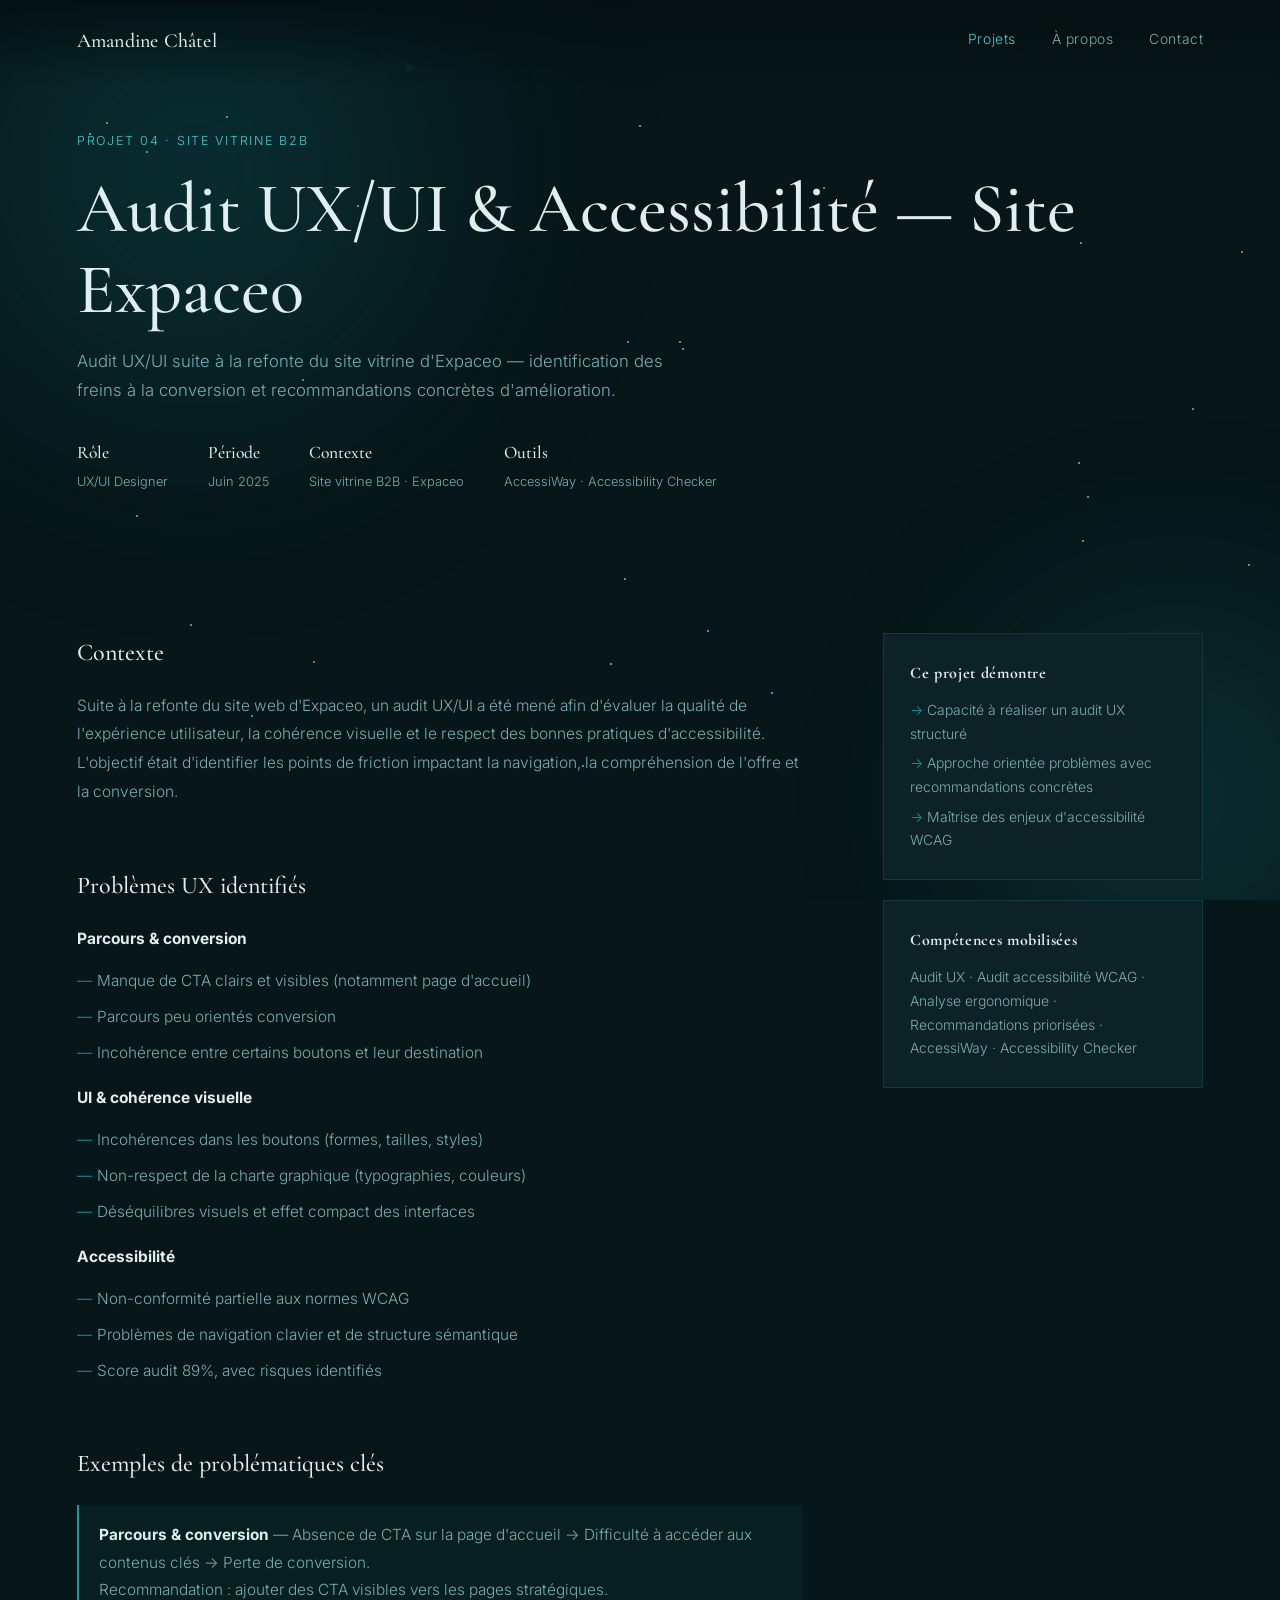
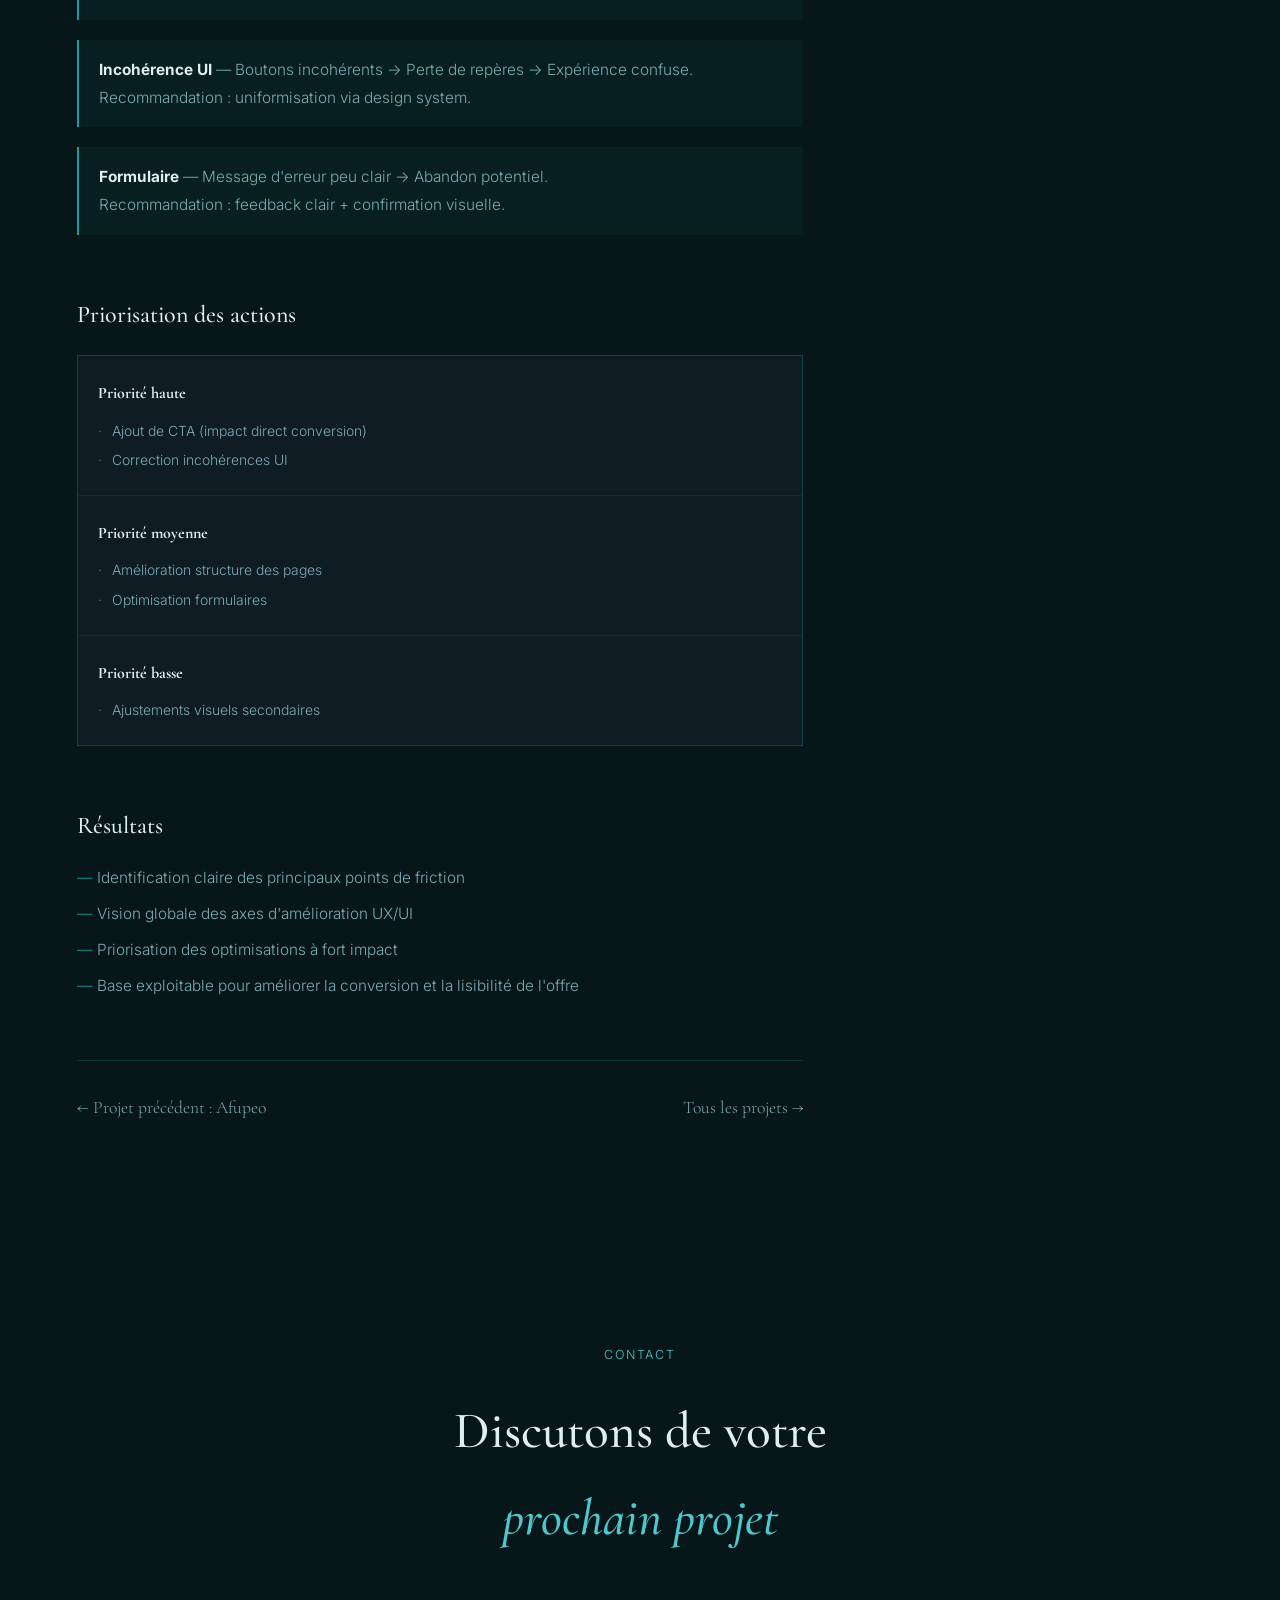
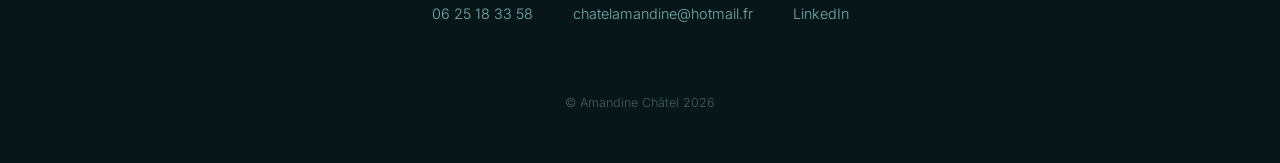
==== audit-ux.html @ bb2c3e17 "Extraction fichiers" ====
<!DOCTYPE html>
<html lang="fr">
<head>
<meta charset="UTF-8"><meta name="viewport" content="width=device-width, initial-scale=1.0">
<title>Audit UX — Site Expaceo · Amandine Châtel</title>
<link rel="preconnect" href="https://fonts.googleapis.com"><link rel="preconnect" href="https://fonts.gstatic.com" crossorigin>
<link href="https://fonts.googleapis.com/css2?family=Cormorant+Garamond:wght@400;500;600&family=Inter:wght@300;400;500;600&display=swap" rel="stylesheet">
<link rel="stylesheet" href="style.css">
<style>
.proj-hero{min-height:52vh;display:flex;flex-direction:column;justify-content:flex-end;padding:130px 6vw 60px;max-width:1360px;margin:0 auto;position:relative;z-index:2;}
.proj-hero h1{font-family:var(--display);font-weight:500;font-size:clamp(2.4rem,5.5vw,4.8rem);line-height:1.15;opacity:0;filter:blur(10px);transform:translateY(12px);animation:fadein 1.3s .2s cubic-bezier(.2,.6,.2,1) forwards;}
.proj-hero-sub{margin-top:16px;color:var(--paper-dim);font-size:1.05rem;max-width:60ch;opacity:0;filter:blur(6px);animation:fadein 1.2s .5s cubic-bezier(.2,.6,.2,1) forwards;}
.proj-hero-meta{display:flex;gap:40px;flex-wrap:wrap;margin-top:34px;opacity:0;animation:fadein 1s .7s forwards;}
.proj-hero-meta div{font-size:0.8rem;color:var(--paper-dim);}
.proj-hero-meta strong{display:block;color:var(--paper);font-weight:500;margin-bottom:3px;font-family:var(--display);font-size:1.1rem;}
@keyframes fadein{to{opacity:1;filter:blur(0);transform:translateY(0);}}
.proj-content{padding:80px 6vw;max-width:1360px;margin:0 auto;position:relative;z-index:2;}
.proj-body{display:grid;grid-template-columns:1fr 320px;gap:80px;align-items:start;}
.proj-block{margin-bottom:60px;}
.proj-block h3{font-family:var(--display);font-weight:500;font-size:1.5rem;color:var(--paper);margin-bottom:18px;}
.proj-block p{color:var(--paper-dim);line-height:1.85;font-size:0.97rem;margin-bottom:14px;}
.proj-block ul{list-style:none;display:flex;flex-direction:column;gap:10px;}
.proj-block ul li{color:var(--paper-dim);font-size:0.96rem;line-height:1.7;padding-left:20px;position:relative;}
.proj-block ul li::before{content:'—';position:absolute;left:0;color:var(--gold);}
.insight{border-left:2px solid var(--gold);padding:16px 20px;background:rgba(26,154,159,0.07);margin:20px 0;font-size:0.96rem;color:var(--paper-dim);line-height:1.8;}
.prio-grid{display:grid;grid-template-columns:repeat(3,1fr);gap:1px;background:var(--line);border:1px solid var(--line);margin-top:20px;}
.prio-col{background:rgba(19,21,31,0.72);padding:24px 20px;}
.prio-col h4{font-family:var(--display);font-size:1rem;color:var(--paper);margin-bottom:12px;}
.prio-col ul{list-style:none;display:flex;flex-direction:column;gap:7px;}
.prio-col ul li{color:var(--paper-dim);font-size:0.87rem;line-height:1.6;padding-left:14px;position:relative;}
.prio-col ul li::before{content:'·';position:absolute;left:0;color:var(--gold);}
.sidebar-card{background:var(--panel);border:1px solid var(--line);padding:26px;margin-bottom:20px;backdrop-filter:blur(4px);}
.sidebar-card h4{font-family:var(--display);color:var(--paper);font-size:1rem;margin-bottom:12px;letter-spacing:0.04em;}
.sidebar-card p,.sidebar-card li{color:var(--paper-dim);font-size:0.87rem;line-height:1.7;}
.sidebar-card ul{list-style:none;display:flex;flex-direction:column;gap:6px;}
.sidebar-card ul li::before{content:'→ ';color:var(--gold);}
.proj-sidebar{position:sticky;top:110px;}
.proj-nav-bottom{border-top:1px solid var(--line);display:flex;justify-content:space-between;align-items:center;padding:32px 0;margin-top:60px;}
.proj-nav-bottom a{font-family:var(--display);font-size:1.1rem;color:var(--paper-dim);transition:color .3s;}
.proj-nav-bottom a:hover{color:var(--gold-soft);}
@media(max-width:960px){.proj-body{grid-template-columns:1fr !important;}.proj-sidebar{position:static !important;width:100% !important;}}
@media(max-width:760px){.proj-hero{padding:100px 5vw 40px;}.proj-content{padding:40px 5vw;}.proj-block div[style*="grid-template-columns"]{grid-template-columns:1fr !important;}.proj-block div[style*="display:flex"]{flex-direction:column !important;}.proj-block .fig[style*="max-width"]{max-width:100% !important;width:100% !important;flex:none !important;}} .proj-sidebar{position:static;}.prio-grid{grid-template-columns:1fr;}}
</style>
</head>
<body>
<div class="dream-sky"><div class="orb orb1"></div><div class="orb orb2"></div></div>
<div class="stars" id="starField"></div>
<nav>
  <a href="index.html" class="nav-name">Amandine Châtel</a>
  <div class="nav-links"><a href="projets.html" class="active">Projets</a><a href="a-propos.html">À propos</a><a href="contact.html">Contact</a></div>
</nav>
<main>
  <div class="proj-hero">
    <p class="sec-eyebrow">Projet 04 · Site vitrine B2B</p>
    <h1>Audit UX/UI &amp; Accessibilité — Site Expaceo</h1>
    <p class="proj-hero-sub">Audit UX/UI suite à la refonte du site vitrine d'Expaceo — identification des freins à la conversion et recommandations concrètes d'amélioration.</p>
    <div class="proj-hero-meta">
      <div><strong>Rôle</strong>UX/UI Designer</div>
      <div><strong>Période</strong>Juin 2025</div>
      <div><strong>Contexte</strong>Site vitrine B2B · Expaceo</div>
      <div><strong>Outils</strong>AccessiWay · Accessibility Checker</div>
    </div>
  </div>

  <div class="proj-content">
    <div class="proj-body">
      <div class="proj-main">

        <div class="proj-block veil">
          <h3>Contexte</h3>
          <p>Suite à la refonte du site web d'Expaceo, un audit UX/UI a été mené afin d'évaluer la qualité de l'expérience utilisateur, la cohérence visuelle et le respect des bonnes pratiques d'accessibilité. L'objectif était d'identifier les points de friction impactant la navigation, la compréhension de l'offre et la conversion.</p>
        </div>

        <div class="proj-block veil">
          <h3>Problèmes UX identifiés</h3>
          <p><strong style="color:var(--paper);">Parcours &amp; conversion</strong></p>
          <ul>
            <li>Manque de CTA clairs et visibles (notamment page d'accueil)</li>
            <li>Parcours peu orientés conversion</li>
            <li>Incohérence entre certains boutons et leur destination</li>
          </ul>
          <p style="margin-top:18px;"><strong style="color:var(--paper);">UI &amp; cohérence visuelle</strong></p>
          <ul>
            <li>Incohérences dans les boutons (formes, tailles, styles)</li>
            <li>Non-respect de la charte graphique (typographies, couleurs)</li>
            <li>Déséquilibres visuels et effet compact des interfaces</li>
          </ul>
          <p style="margin-top:18px;"><strong style="color:var(--paper);">Accessibilité</strong></p>
          <ul>
            <li>Non-conformité partielle aux normes WCAG</li>
            <li>Problèmes de navigation clavier et de structure sémantique</li>
            <li>Score audit 89%, avec risques identifiés</li>
          </ul>
        </div>

        <div class="proj-block veil">
          <h3>Exemples de problématiques clés</h3>
          <div class="insight"><strong style="color:var(--paper);">Parcours &amp; conversion</strong> — Absence de CTA sur la page d'accueil → Difficulté à accéder aux contenus clés → Perte de conversion.<br>Recommandation : ajouter des CTA visibles vers les pages stratégiques.</div>
          <div class="insight"><strong style="color:var(--paper);">Incohérence UI</strong> — Boutons incohérents → Perte de repères → Expérience confuse.<br>Recommandation : uniformisation via design system.</div>
          <div class="insight"><strong style="color:var(--paper);">Formulaire</strong> — Message d'erreur peu clair → Abandon potentiel.<br>Recommandation : feedback clair + confirmation visuelle.</div>
        </div>

        <div class="proj-block veil">
          <h3>Priorisation des actions</h3>
          <div class="prio-grid">
            <div class="prio-col">
              <h4>Priorité haute</h4>
              <ul><li>Ajout de CTA (impact direct conversion)</li><li>Correction incohérences UI</li></ul>
            </div>
            <div class="prio-col">
              <h4>Priorité moyenne</h4>
              <ul><li>Amélioration structure des pages</li><li>Optimisation formulaires</li></ul>
            </div>
            <div class="prio-col">
              <h4>Priorité basse</h4>
              <ul><li>Ajustements visuels secondaires</li></ul>
            </div>
          </div>
        </div>

        <div class="proj-block veil">
          <h3>Résultats</h3>
          <ul>
            <li>Identification claire des principaux points de friction</li>
            <li>Vision globale des axes d'amélioration UX/UI</li>
            <li>Priorisation des optimisations à fort impact</li>
            <li>Base exploitable pour améliorer la conversion et la lisibilité de l'offre</li>
          </ul>
        </div>

        <div class="proj-nav-bottom">
          <a href="afupeo.html">← Projet précédent : Afupeo</a>
          <a href="projets.html">Tous les projets →</a>
        </div>
      </div>

      <div class="proj-sidebar">
        <div class="sidebar-card veil">
          <h4>Ce projet démontre</h4>
          <ul>
            <li>Capacité à réaliser un audit UX structuré</li>
            <li>Approche orientée problèmes avec recommandations concrètes</li>
            <li>Maîtrise des enjeux d'accessibilité WCAG</li>
          </ul>
        </div>
        <div class="sidebar-card veil">
          <h4>Compétences mobilisées</h4>
          <p>Audit UX · Audit accessibilité WCAG · Analyse ergonomique · Recommandations priorisées · AccessiWay · Accessibility Checker</p>
        </div>
      </div>
    </div>
  </div>
</main>

<footer>
  <p class="foot-eyebrow veil">Contact</p>
  <h2 class="veil" style="font-family:var(--display);font-weight:500;font-size:clamp(2rem,4.5vw,3.2rem);max-width:22ch;margin:0 auto 40px;">Discutons de votre <span style="color:var(--gold-soft);font-style:italic;">prochain projet</span></h2>
  <div class="contact-links veil">
    <a href="tel:0625183358">06 25 18 33 58</a>
    <a href="mailto:chatelamandine@hotmail.fr">chatelamandine@hotmail.fr</a>
    <a href="https://www.linkedin.com/in/amandine-c-4525b3119/" target="_blank" rel="noopener">LinkedIn</a>
  </div>
  <p class="foot-copy">© Amandine Châtel 2026</p>
</footer>
<script>
const field=document.getElementById('starField');if(field){const c=window.innerWidth<700?18:34;for(let i=0;i<c;i++){const s=document.createElement('div');s.className='star';s.style.left=Math.random()*100+'%';s.style.top=Math.random()*100+'%';s.style.animationDuration=(3+Math.random()*5)+'s';s.style.animationDelay=(Math.random()*4)+'s';field.appendChild(s);}}
const rm=window.matchMedia('(prefers-reduced-motion:reduce)').matches;const v=document.querySelectorAll('.veil');if(!rm){const o=new IntersectionObserver(es=>{es.forEach(e=>{if(e.isIntersecting){e.target.classList.add('in');o.unobserve(e.target);}});},{threshold:0.1});v.forEach(el=>o.observe(el));}else{v.forEach(el=>el.classList.add('in'));}
</script>
</body>
</html>
---- style.css ----
/* === PALETTE BLEU CANARD / NUIT & LAGON === */
:root {
  --night: #071618;
  --night-deep: #040E10;
  --panel: #0D2226;
  --panel-mid: rgba(13,34,38,0.88);
  --gold: #1A9A9F;
  --gold-soft: #4DC8CE;
  --gold-pale: rgba(26,154,159,0.12);
  --blue-mist: #0E4F55;
  --paper: #E0EEF0;
  --paper-dim: #7AADB3;
  --line: rgba(26,154,159,0.20);
  --line-strong: rgba(26,154,159,0.38);
  --display: 'Cormorant Garamond', serif;
  --body: 'Inter', sans-serif;
}
* { margin: 0; padding: 0; box-sizing: border-box; }
html { scroll-behavior: smooth; }
body {
  background: var(--night);
  color: var(--paper);
  font-family: var(--body);
  font-weight: 300;
  font-size: 17px;
  line-height: 1.7;
  overflow-x: hidden;
}
a { color: inherit; text-decoration: none; }
img { max-width: 100%; display: block; border-radius: 12px; }
.dream-sky { position: fixed; inset: 0; z-index: 0; pointer-events: none; overflow: hidden; }
.orb { position: absolute; border-radius: 50%; filter: blur(90px); animation: drift ease-in-out infinite; }
.orb1 {
  width: 55vw; height: 55vw; top: -20%; left: -12%;
  background: radial-gradient(circle, #0E4F55, transparent 70%);
  opacity: 0.55; animation-duration: 36s;
}
.orb2 {
  width: 44vw; height: 44vw; bottom: -20%; right: -14%;
  background: radial-gradient(circle, #1A9A9F, transparent 72%);
  opacity: 0.25; animation-duration: 28s; animation-delay: -9s;
}
@keyframes drift { 0% { transform: translate(0,0) scale(1); } 50% { transform: translate(3vw,4vh) scale(1.07); } 100% { transform: translate(0,0) scale(1); } }
.star { position: absolute; width: 2px; height: 2px; border-radius: 50%; background: var(--gold-soft); animation: twinkle ease-in-out infinite; }
@keyframes twinkle { 0%,100% { opacity: 0.08; } 50% { opacity: 0.65; } }
.veil { opacity: 0; filter: blur(6px); transform: translateY(16px); transition: opacity .75s,filter .75s,transform .75s; }
.veil.in { opacity: 1; filter: blur(0); transform: translateY(0); }
nav { position: fixed; top: 0; left: 0; right: 0; z-index: 100; display: flex; justify-content: space-between; align-items: center; padding: 24px 6vw; background: linear-gradient(to bottom, rgba(4,14,16,0.82), transparent); backdrop-filter: blur(2px); }
.nav-name { font-family: var(--display); font-size: 1.25rem; font-weight: 500; letter-spacing: 0.01em; }
.nav-links { display: flex; gap: 36px; font-size: 0.87rem; letter-spacing: 0.04em; color: var(--paper-dim); }
.nav-links a { position: relative; padding-bottom: 3px; transition: color .3s; }
.nav-links a::after { content: ''; position: absolute; left: 0; bottom: 0; width: 0; height: 1px; background: var(--gold); transition: width .35s; }
.nav-links a:hover { color: var(--gold-soft); }
.nav-links a:hover::after { width: 100%; }
.nav-links a.active { color: var(--gold-soft); }
.wrap { max-width: 1360px; margin: 0 auto; padding: 0 6vw; position: relative; z-index: 2; }
section { padding: 110px 0; }
.sec-eyebrow { font-size: 0.78rem; letter-spacing: 0.14em; color: var(--gold-soft); text-transform: uppercase; margin-bottom: 18px; }
.sec-head { margin-bottom: 64px; max-width: 58ch; }
.sec-head h2 { font-family: var(--display); font-weight: 500; font-size: clamp(1.9rem,3.4vw,2.9rem); }
.sec-head h2 .accent { color: var(--gold-soft); font-style: italic; }
.btn-gold { display: inline-flex; align-items: center; gap: 8px; border: 1px solid var(--line-strong); color: var(--gold-soft); padding: 12px 26px; border-radius: 2px; font-size: 0.88rem; letter-spacing: 0.06em; text-transform: uppercase; transition: background .3s,color .3s; }
.btn-gold:hover { background: var(--gold-pale); color: var(--gold); }
.hero { min-height: 93vh; display: flex; flex-direction: column; justify-content: center; padding: 140px 6vw 60px; max-width: 1360px; margin: 0 auto; position: relative; z-index: 2; }
.hero-tag { display: inline-flex; align-items: center; gap: 10px; font-size: 0.83rem; letter-spacing: 0.10em; color: var(--gold-soft); border: 1px solid var(--line-strong); padding: 9px 20px; border-radius: 2px; text-transform: uppercase; width: fit-content; margin-bottom: 34px; opacity: 0; filter: blur(6px); animation: fadein 1.2s 0.1s cubic-bezier(.2,.6,.2,1) forwards; }
.hero-tag::before { content: ''; width: 6px; height: 6px; background: var(--gold); border-radius: 50%; }
.hero h1 { font-family: var(--display); font-weight: 500; font-size: clamp(2.9rem,6.6vw,5.8rem); line-height: 1.11; max-width: 17ch; letter-spacing: 0.002em; opacity: 0; filter: blur(10px); transform: translateY(12px); animation: fadein 1.4s 0.3s cubic-bezier(.2,.6,.2,1) forwards; }
.hero h1 .accent { color: var(--gold-soft); font-style: italic; }
.hero-rule { width: 64px; height: 1px; background: var(--gold); margin: 34px 0; opacity: 0; animation: fadein 1.2s 0.55s forwards; }
.hero p { font-size: 1.12rem; line-height: 1.82; color: var(--paper-dim); max-width: 50ch; opacity: 0; filter: blur(6px); animation: fadein 1.2s 0.7s cubic-bezier(.2,.6,.2,1) forwards; }
.hero-meta { margin-top: 52px; display: flex; gap: 52px; opacity: 0; filter: blur(6px); animation: fadein 1.2s 0.95s cubic-bezier(.2,.6,.2,1) forwards; }
.hero-meta div { font-size: 0.8rem; color: var(--paper-dim); }
.hero-meta strong { display: block; font-family: var(--display); font-size: 1.8rem; color: var(--paper); font-weight: 500; margin-bottom: 3px; }
.hero-cta { margin-top: 40px; display: flex; gap: 18px; flex-wrap: wrap; opacity: 0; filter: blur(6px); animation: fadein 1.2s 1.1s cubic-bezier(.2,.6,.2,1) forwards; }
@keyframes fadein { to { opacity: 1; filter: blur(0); transform: translateY(0); } }
.triad { display: grid; grid-template-columns: repeat(3,1fr); gap: 1px; background: var(--line); border: 1px solid var(--line); }
.triad-card { background: rgba(7,22,24,0.72); padding: 42px 34px; transition: background .4s; backdrop-filter: blur(4px); }
.triad-card:hover { background: var(--panel-mid); }
.triad-num { font-family: var(--display); font-size: 0.9rem; color: var(--gold); margin-bottom: 22px; letter-spacing: 0.05em; }
.triad-card h3 { font-family: var(--display); font-weight: 500; font-size: 1.45rem; margin-bottom: 12px; }
.triad-card p { color: var(--paper-dim); line-height: 1.8; font-size: 0.96rem; }
.proj-list { display: flex; flex-direction: column; }
.proj-row { display: grid; grid-template-columns: 72px 1fr 150px 32px; gap: 28px; align-items: center; padding: 34px 0; border-bottom: 1px solid var(--line); transition: padding-left .4s; cursor: pointer; }
.proj-row:first-child { border-top: 1px solid var(--line); }
.proj-row:hover { padding-left: 14px; }
.proj-num { font-family: var(--display); color: var(--gold); font-size: 0.95rem; }
.proj-title { font-family: var(--display); font-size: 1.75rem; font-weight: 500; margin-bottom: 6px; }
.proj-desc { color: var(--paper-dim); font-size: 0.95rem; line-height: 1.7; }
.proj-year { font-size: 0.8rem; color: var(--paper-dim); text-align: right; }
.proj-arrow { font-size: 1.3rem; color: var(--paper-dim); transition: all .4s; }
.proj-row:hover .proj-arrow { color: var(--gold-soft); transform: translateX(6px); }
.posture { border-top: 1px solid var(--line); border-bottom: 1px solid var(--line); text-align: center; }
.posture-quote { font-family: var(--display); font-weight: 500; font-size: clamp(1.6rem,3.2vw,2.3rem); line-height: 1.5; max-width: 32ch; margin: 0 auto 22px; }
.posture-quote .accent { color: var(--gold-soft); font-style: italic; }
.posture p { color: var(--paper-dim); max-width: 58ch; margin: 0 auto; line-height: 1.88; font-size: 0.98rem; }
footer { position: relative; z-index: 2; padding: 110px 6vw 50px; text-align: center; }
.foot-eyebrow { font-size: 0.78rem; letter-spacing: 0.14em; color: var(--gold-soft); margin-bottom: 22px; text-transform: uppercase; }
footer h2 { font-family: var(--display); font-weight: 500; font-size: clamp(2rem,4.5vw,3.2rem); max-width: 22ch; margin: 0 auto 40px; }
.contact-links { display: flex; justify-content: center; gap: 40px; flex-wrap: wrap; }
.contact-links a { font-size: 0.9rem; color: var(--paper-dim); position: relative; padding-bottom: 6px; transition: color .3s; }
.contact-links a::after { content: ''; position: absolute; left: 0; bottom: 0; width: 0; height: 1px; background: var(--gold); transition: width .4s; }
.contact-links a:hover { color: var(--gold-soft); }
.foot-copy { margin-top: 60px; font-size: 0.78rem; color: var(--paper-dim); opacity: .5; }
.rule { width: 64px; height: 1px; background: var(--gold); margin: 34px 0; }

/* ---- Figures zoomables ---- */
.fig { position: relative; cursor: zoom-in; overflow: hidden; border-radius: 8px; border: 1px solid var(--line); background: var(--panel); }
.fig img { width: 100%; display: block; border-radius: 0; transition: transform .5s cubic-bezier(.2,.6,.2,1); }
.fig:hover img { transform: scale(1.045); }
.fig-caption { display: flex; align-items: center; justify-content: space-between; gap: 10px; padding: 12px 16px; border-top: 1px solid var(--line); background: var(--panel); }
.fig-caption span { font-size: 0.83rem; color: var(--paper-dim); line-height: 1.4; }
.fig-zoom-hint { flex-shrink: 0; font-size: 0.7rem; letter-spacing: 0.06em; text-transform: uppercase; color: var(--gold-soft); border: 1px solid var(--line-strong); padding: 4px 10px; border-radius: 20px; white-space: nowrap; opacity: 0.85; transition: opacity .3s; }
.fig:hover .fig-zoom-hint { opacity: 1; background: var(--gold-pale); }

/* ---- Lightbox ---- */
.lightbox { position: fixed; inset: 0; z-index: 1000; background: rgba(4,14,16,0.94); display: none; align-items: center; justify-content: center; padding: 5vh 5vw; backdrop-filter: blur(4px); opacity: 0; transition: opacity .3s; }
.lightbox.open { display: flex; opacity: 1; }
.lightbox-inner { max-width: 1200px; width: 100%; text-align: center; }
.lightbox-inner img { max-width: 100%; max-height: 78vh; width: auto; margin: 0 auto; border-radius: 8px; border: 1px solid var(--line-strong); box-shadow: 0 30px 80px rgba(0,0,0,0.5); }
.lightbox-inner img.lb-narrow { max-width: 320px; }
.lightbox-caption { margin-top: 22px; color: var(--paper-dim); font-size: 0.95rem; max-width: 70ch; margin-left: auto; margin-right: auto; }
.lightbox-close { position: absolute; top: 28px; right: 5vw; width: 44px; height: 44px; border-radius: 50%; border: 1px solid var(--line-strong); color: var(--gold-soft); display: flex; align-items: center; justify-content: center; font-size: 1.3rem; cursor: pointer; background: rgba(7,22,24,0.6); transition: background .3s; }
.lightbox-close:hover { background: var(--gold-pale); }
.lightbox-nav { position: absolute; top: 50%; transform: translateY(-50%); width: 48px; height: 48px; border-radius: 50%; border: 1px solid var(--line-strong); color: var(--gold-soft); display: flex; align-items: center; justify-content: center; font-size: 1.4rem; cursor: pointer; background: rgba(7,22,24,0.6); transition: background .3s; }
.lightbox-nav:hover { background: var(--gold-pale); }
.lightbox-prev { left: 2vw; }
.lightbox-next { right: 2vw; }

/* ---- Sidebar projets ---- */
.sidebar-card { background: var(--panel); border: 1px solid var(--line); padding: 26px; margin-bottom: 20px; backdrop-filter: blur(4px); }
.sidebar-card h4 { font-family: var(--display); color: var(--paper); font-size: 1rem; margin-bottom: 12px; letter-spacing: 0.04em; }
.sidebar-card p, .sidebar-card li { color: var(--paper-dim); font-size: 0.87rem; line-height: 1.7; }
.sidebar-card ul { list-style: none; display: flex; flex-direction: column; gap: 6px; }
.sidebar-card ul li::before { content: '→ '; color: var(--gold); }
.proj-sidebar { position: sticky; top: 110px; }

/* ---- Blocs projet ---- */
.proj-block { margin-bottom: 60px; }
.proj-block h3 { font-family: var(--display); font-weight: 500; font-size: 1.5rem; color: var(--paper); margin-bottom: 18px; }
.proj-block p { color: var(--paper-dim); line-height: 1.85; font-size: 0.97rem; margin-bottom: 14px; }
.proj-block ul { list-style: none; display: flex; flex-direction: column; gap: 10px; }
.proj-block ul li { color: var(--paper-dim); font-size: 0.96rem; line-height: 1.7; padding-left: 20px; position: relative; }
.proj-block ul li::before { content: '—'; position: absolute; left: 0; color: var(--gold); }
.insight { border-left: 2px solid var(--gold); padding: 16px 20px; background: rgba(26,154,159,0.07); margin: 20px 0; font-size: 0.96rem; color: var(--paper-dim); line-height: 1.8; }
.proj-nav-bottom { border-top: 1px solid var(--line); display: flex; justify-content: space-between; align-items: center; padding: 32px 0; margin-top: 60px; }
.proj-nav-bottom a { font-family: var(--display); font-size: 1.1rem; color: var(--paper-dim); transition: color .3s; }
.proj-nav-bottom a:hover { color: var(--gold-soft); }
.prio-grid { display: grid; grid-template-columns: repeat(3,1fr); gap: 1px; background: var(--line); border: 1px solid var(--line); margin-top: 20px; }
.prio-col { background: rgba(7,22,24,0.72); padding: 24px 20px; }
.prio-col h4 { font-family: var(--display); font-size: 1rem; color: var(--paper); margin-bottom: 12px; }
.prio-col ul { list-style: none; display: flex; flex-direction: column; gap: 7px; }
.prio-col ul li { color: var(--paper-dim); font-size: 0.87rem; line-height: 1.6; padding-left: 14px; position: relative; }
.prio-col ul li::before { content: '·'; position: absolute; left: 0; color: var(--gold); }

/* ---- À propos ---- */
.about-grid { display: grid; grid-template-columns: 1.2fr 0.9fr; gap: 90px; align-items: start; margin-bottom: 90px; }
.about-text > * + * { margin-top: 28px; }
.about-text p { color: var(--paper-dim); line-height: 1.88; font-size: 0.98rem; }
.about-text h3 { font-family: var(--display); font-weight: 500; font-size: 1.4rem; color: var(--paper); margin-bottom: 6px; }
.skill-group { margin-bottom: 32px; }
.skill-group h4 { font-size: 0.78rem; letter-spacing: 0.1em; text-transform: uppercase; color: var(--paper-dim); margin-bottom: 14px; }
.skill-tags { display: flex; flex-wrap: wrap; gap: 8px; }
.skill-tag { display: inline-block; border: 1px solid var(--line-strong); color: var(--paper-dim); font-size: 0.8rem; padding: 5px 14px; border-radius: 2px; letter-spacing: 0.03em; }
.skill-bar-section h3 { font-family: var(--display); font-weight: 500; font-size: 1.4rem; color: var(--paper); margin-bottom: 24px; }
.parcours { border-top: 1px solid var(--line); padding-top: 70px; }
.parcours h2 { font-family: var(--display); font-weight: 500; font-size: clamp(1.8rem,3vw,2.5rem); margin-bottom: 50px; }
.timeline { display: flex; flex-direction: column; }
.tl-row { display: grid; grid-template-columns: 180px 1fr; gap: 40px; padding: 32px 0; border-bottom: 1px solid var(--line); }
.tl-row:first-child { border-top: 1px solid var(--line); }
.tl-year { font-family: var(--display); color: var(--gold); font-size: 1rem; padding-top: 3px; }
.tl-content h4 { font-family: var(--display); font-weight: 500; font-size: 1.25rem; margin-bottom: 6px; }
.tl-content p { color: var(--paper-dim); font-size: 0.95rem; line-height: 1.7; }

/* ---- Contact ---- */
.contact-links-big { display: flex; flex-direction: column; gap: 22px; margin-top: 52px; }
.contact-links-big a { display: flex; align-items: center; gap: 18px; font-family: var(--display); font-size: clamp(1.4rem,2.8vw,2rem); color: var(--paper-dim); position: relative; width: fit-content; padding-bottom: 4px; transition: color .3s; }
.contact-links-big a::after { content: ''; position: absolute; left: 0; bottom: 0; width: 0; height: 1px; background: var(--gold); transition: width .4s; }
.contact-links-big a:hover { color: var(--gold-soft); }
.contact-links-big a:hover::after { width: 100%; }
.contact-links-big a .icon { font-size: 1rem; color: var(--gold); min-width: 22px; }
.dispo { margin-top: 60px; }
.dispo-badge { display: inline-flex; align-items: center; gap: 10px; border: 1px solid var(--line-strong); padding: 12px 22px; border-radius: 2px; font-size: 0.85rem; letter-spacing: 0.06em; color: var(--gold-soft); }
.dispo-badge::before { content: ''; width: 7px; height: 7px; border-radius: 50%; background: var(--gold); animation: pulse 2s infinite; }
@keyframes pulse { 0%,100% { opacity: 1; } 50% { opacity: 0.3; } }
.posture { border-top: 1px solid var(--line); border-bottom: 1px solid var(--line); text-align: center; }
.posture-quote { font-family: var(--display); font-weight: 500; font-size: clamp(1.6rem,3.2vw,2.3rem); line-height: 1.5; max-width: 32ch; margin: 0 auto 22px; }
.posture-quote .accent { color: var(--gold-soft); font-style: italic; }
.posture p { color: var(--paper-dim); max-width: 58ch; margin: 0 auto; line-height: 1.88; font-size: 0.98rem; }
.tag { display: inline-block; border: 1px solid var(--line-strong); color: var(--paper-dim); font-size: 0.78rem; letter-spacing: 0.04em; padding: 4px 12px; border-radius: 2px; }

/* ---- Responsive ---- */
@media (max-width: 980px) {
  .proj-body { grid-template-columns: 1fr !important; }
  .proj-sidebar { position: static !important; width: 100% !important; }
  .proj-img-grid { grid-template-columns: 1fr; }
  .triad { grid-template-columns: 1fr; }
  .about-grid { grid-template-columns: 1fr; gap: 50px; }
  .prio-grid { grid-template-columns: 1fr; }
  .tl-row { grid-template-columns: 1fr; gap: 6px; }
}
@media (max-width: 760px) {
  .proj-row { grid-template-columns: 1fr; gap: 6px; }
  .proj-year, .proj-arrow { display: none; }
  .nav-links { display: none; }
  /* Padding réduit sur mobile */
  .proj-content { padding: 40px 5vw !important; }
  /* Grilles inline 2 colonnes → 1 colonne */
  .proj-block [style*="grid-template-columns"] { grid-template-columns: 1fr !important; }
  /* Images portrait : pleine largeur, flex en colonne */
  .proj-block [style*="display:flex"] { flex-direction: column !important; }
  .proj-block [style*="display: flex"] { flex-direction: column !important; }
  .fig[style*="max-width"] { max-width: 100% !important; width: 100% !important; flex: none !important; }
}
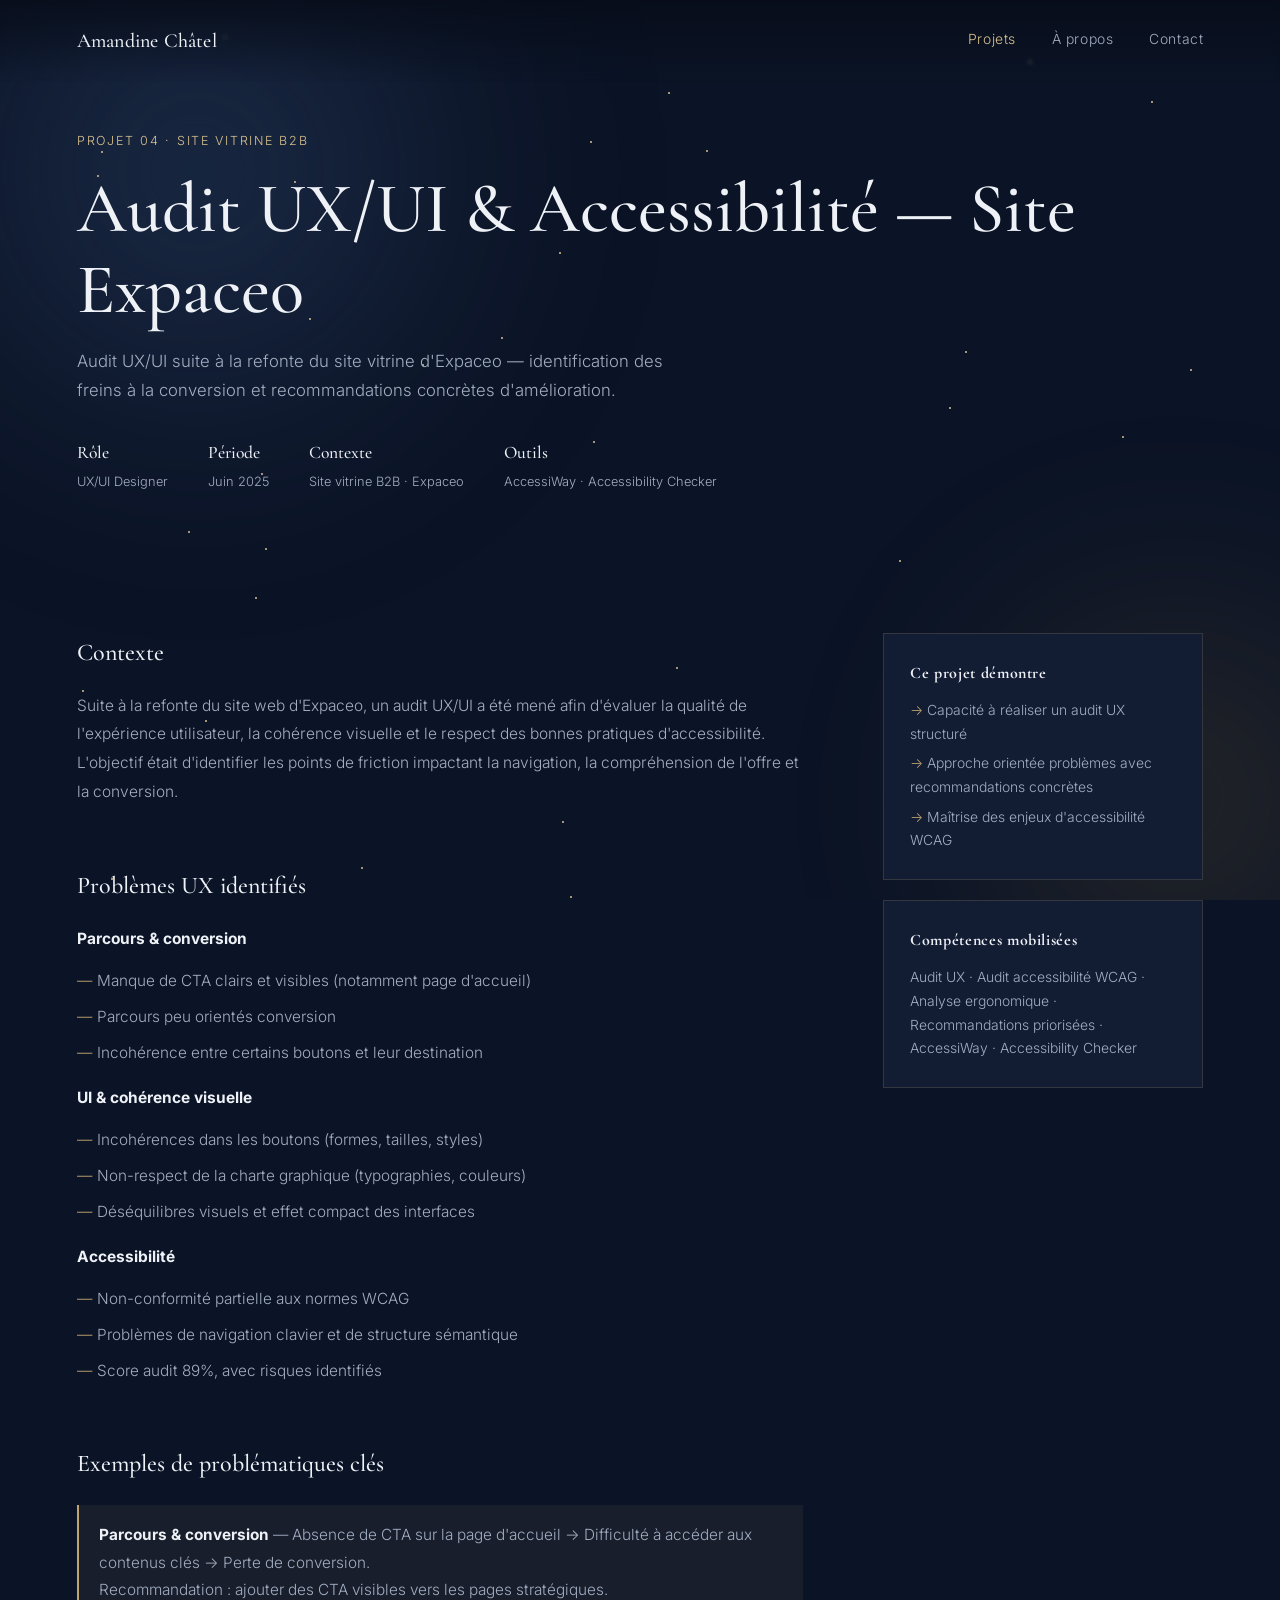
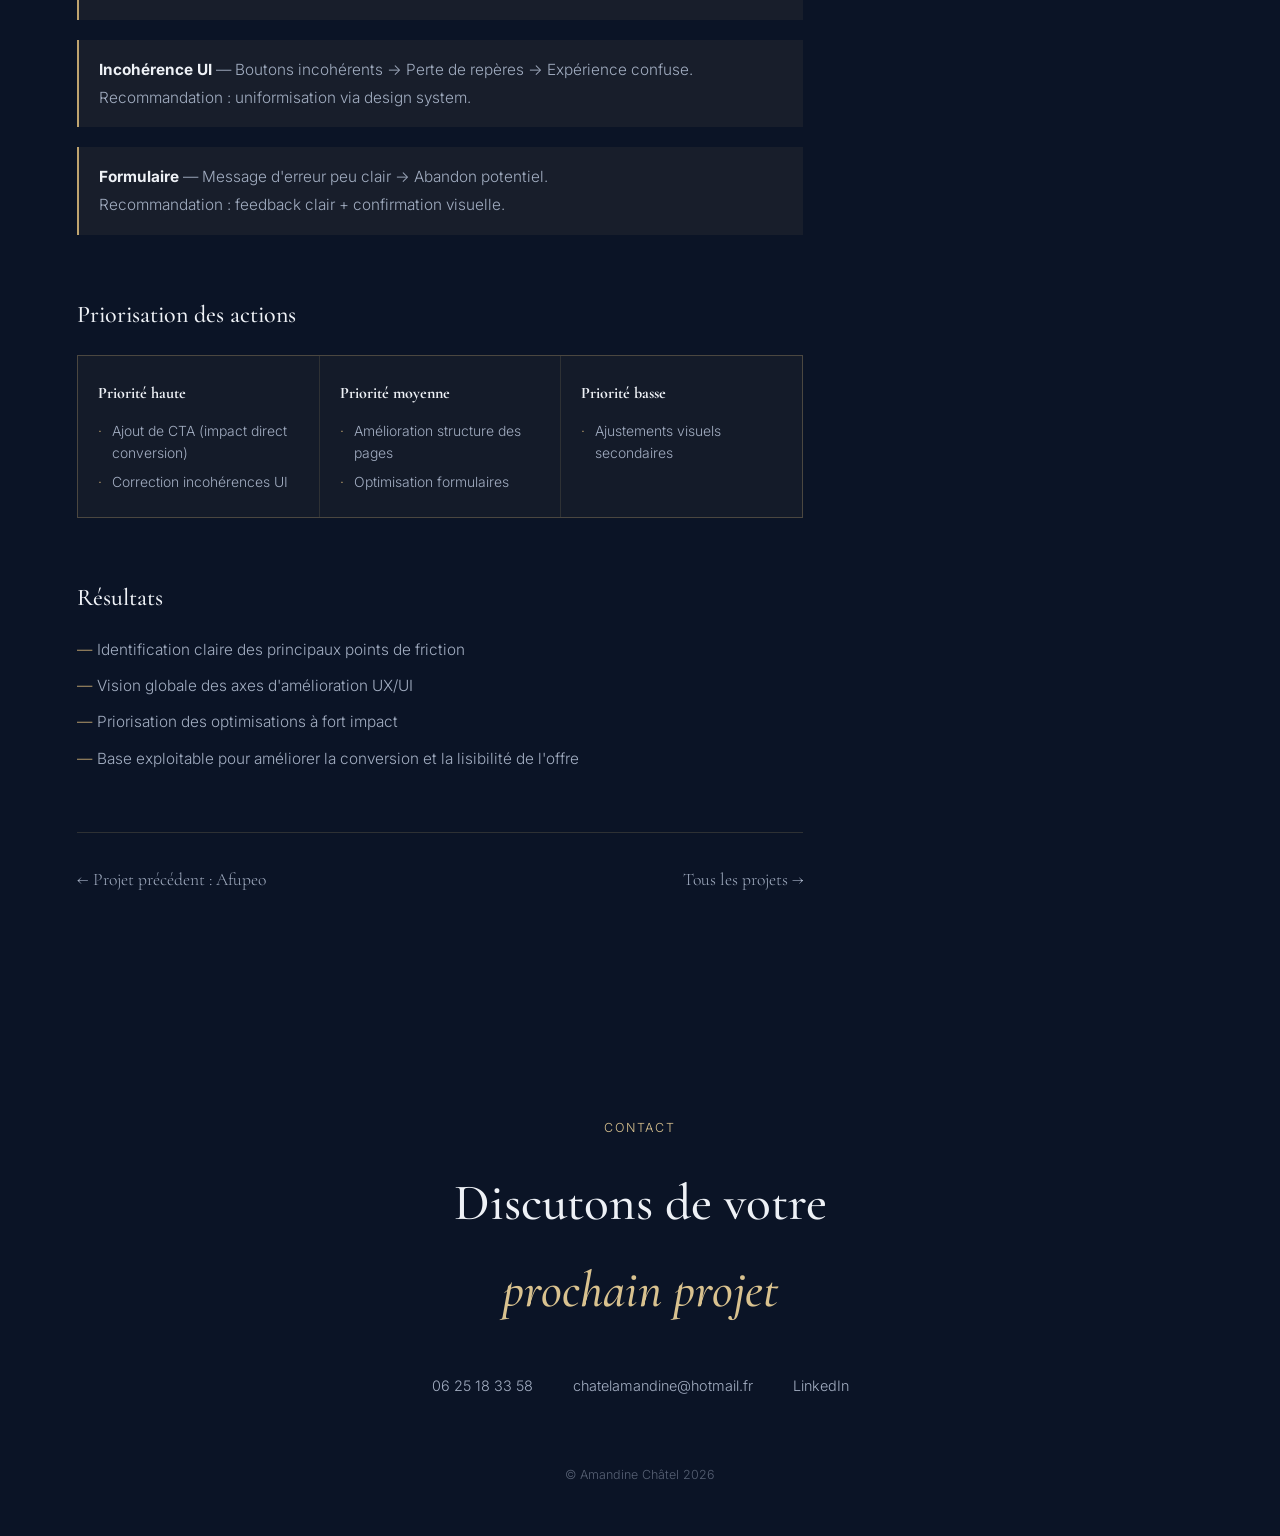
==== commit 43b86802: "Nouveau style Gold et bleu nuit Nouveau style Gold et bleu nuit" ====
--- a/audit-ux.html
+++ b/audit-ux.html
@@ -22,9 +22,9 @@
 .proj-block ul{list-style:none;display:flex;flex-direction:column;gap:10px;}
 .proj-block ul li{color:var(--paper-dim);font-size:0.96rem;line-height:1.7;padding-left:20px;position:relative;}
 .proj-block ul li::before{content:'—';position:absolute;left:0;color:var(--gold);}
-.insight{border-left:2px solid var(--gold);padding:16px 20px;background:rgba(26,154,159,0.07);margin:20px 0;font-size:0.96rem;color:var(--paper-dim);line-height:1.8;}
+.insight{border-left:2px solid var(--gold);padding:16px 20px;background:rgba(191,164,111,0.07);margin:20px 0;font-size:0.96rem;color:var(--paper-dim);line-height:1.8;}
 .prio-grid{display:grid;grid-template-columns:repeat(3,1fr);gap:1px;background:var(--line);border:1px solid var(--line);margin-top:20px;}
-.prio-col{background:rgba(19,21,31,0.72);padding:24px 20px;}
+.prio-col{background:rgba(11,20,38,0.72);padding:24px 20px;}
 .prio-col h4{font-family:var(--display);font-size:1rem;color:var(--paper);margin-bottom:12px;}
 .prio-col ul{list-style:none;display:flex;flex-direction:column;gap:7px;}
 .prio-col ul li{color:var(--paper-dim);font-size:0.87rem;line-height:1.6;padding-left:14px;position:relative;}
@@ -38,8 +38,7 @@
 .proj-nav-bottom{border-top:1px solid var(--line);display:flex;justify-content:space-between;align-items:center;padding:32px 0;margin-top:60px;}
 .proj-nav-bottom a{font-family:var(--display);font-size:1.1rem;color:var(--paper-dim);transition:color .3s;}
 .proj-nav-bottom a:hover{color:var(--gold-soft);}
-@media(max-width:960px){.proj-body{grid-template-columns:1fr !important;}.proj-sidebar{position:static !important;width:100% !important;}}
-@media(max-width:760px){.proj-hero{padding:100px 5vw 40px;}.proj-content{padding:40px 5vw;}.proj-block div[style*="grid-template-columns"]{grid-template-columns:1fr !important;}.proj-block div[style*="display:flex"]{flex-direction:column !important;}.proj-block .fig[style*="max-width"]{max-width:100% !important;width:100% !important;flex:none !important;}} .proj-sidebar{position:static;}.prio-grid{grid-template-columns:1fr;}}
+@media(max-width:960px){.proj-body{grid-template-columns:1fr;}.proj-sidebar{position:static;}.prio-grid{grid-template-columns:1fr;}}
 </style>
 </head>
 <body>
--- a/style.css
+++ b/style.css
@@ -1,17 +1,17 @@
-/* === PALETTE BLEU CANARD / NUIT & LAGON === */
+/* === PALETTE BLEU NUIT & LAITON (assortie aux CV) === */
 :root {
-  --night: #071618;
-  --night-deep: #040E10;
-  --panel: #0D2226;
-  --panel-mid: rgba(13,34,38,0.88);
-  --gold: #1A9A9F;
-  --gold-soft: #4DC8CE;
-  --gold-pale: rgba(26,154,159,0.12);
-  --blue-mist: #0E4F55;
-  --paper: #E0EEF0;
-  --paper-dim: #7AADB3;
-  --line: rgba(26,154,159,0.20);
-  --line-strong: rgba(26,154,159,0.38);
+  --night: #0B1426;
+  --night-deep: #070C18;
+  --panel: #121C33;
+  --panel-mid: rgba(18,28,51,0.88);
+  --gold: #BFA46F;
+  --gold-soft: #D9C28F;
+  --gold-pale: rgba(191,164,111,0.12);
+  --blue-mist: #2C4268;
+  --paper: #EEF1F6;
+  --paper-dim: #A3AEC2;
+  --line: rgba(191,164,111,0.20);
+  --line-strong: rgba(191,164,111,0.38);
   --display: 'Cormorant Garamond', serif;
   --body: 'Inter', sans-serif;
 }
@@ -32,12 +32,12 @@
 .orb { position: absolute; border-radius: 50%; filter: blur(90px); animation: drift ease-in-out infinite; }
 .orb1 {
   width: 55vw; height: 55vw; top: -20%; left: -12%;
-  background: radial-gradient(circle, #0E4F55, transparent 70%);
+  background: radial-gradient(circle, #2C4268, transparent 70%);
   opacity: 0.55; animation-duration: 36s;
 }
 .orb2 {
   width: 44vw; height: 44vw; bottom: -20%; right: -14%;
-  background: radial-gradient(circle, #1A9A9F, transparent 72%);
+  background: radial-gradient(circle, #8A6A33, transparent 72%);
   opacity: 0.25; animation-duration: 28s; animation-delay: -9s;
 }
 @keyframes drift { 0% { transform: translate(0,0) scale(1); } 50% { transform: translate(3vw,4vh) scale(1.07); } 100% { transform: translate(0,0) scale(1); } }
@@ -45,7 +45,7 @@
 @keyframes twinkle { 0%,100% { opacity: 0.08; } 50% { opacity: 0.65; } }
 .veil { opacity: 0; filter: blur(6px); transform: translateY(16px); transition: opacity .75s,filter .75s,transform .75s; }
 .veil.in { opacity: 1; filter: blur(0); transform: translateY(0); }
-nav { position: fixed; top: 0; left: 0; right: 0; z-index: 100; display: flex; justify-content: space-between; align-items: center; padding: 24px 6vw; background: linear-gradient(to bottom, rgba(4,14,16,0.82), transparent); backdrop-filter: blur(2px); }
+nav { position: fixed; top: 0; left: 0; right: 0; z-index: 100; display: flex; justify-content: space-between; align-items: center; padding: 24px 6vw; background: linear-gradient(to bottom, rgba(7,12,24,0.82), transparent); backdrop-filter: blur(2px); }
 .nav-name { font-family: var(--display); font-size: 1.25rem; font-weight: 500; letter-spacing: 0.01em; }
 .nav-links { display: flex; gap: 36px; font-size: 0.87rem; letter-spacing: 0.04em; color: var(--paper-dim); }
 .nav-links a { position: relative; padding-bottom: 3px; transition: color .3s; }
@@ -74,7 +74,7 @@
 .hero-cta { margin-top: 40px; display: flex; gap: 18px; flex-wrap: wrap; opacity: 0; filter: blur(6px); animation: fadein 1.2s 1.1s cubic-bezier(.2,.6,.2,1) forwards; }
 @keyframes fadein { to { opacity: 1; filter: blur(0); transform: translateY(0); } }
 .triad { display: grid; grid-template-columns: repeat(3,1fr); gap: 1px; background: var(--line); border: 1px solid var(--line); }
-.triad-card { background: rgba(7,22,24,0.72); padding: 42px 34px; transition: background .4s; backdrop-filter: blur(4px); }
+.triad-card { background: rgba(11,20,38,0.72); padding: 42px 34px; transition: background .4s; backdrop-filter: blur(4px); }
 .triad-card:hover { background: var(--panel-mid); }
 .triad-num { font-family: var(--display); font-size: 0.9rem; color: var(--gold); margin-bottom: 22px; letter-spacing: 0.05em; }
 .triad-card h3 { font-family: var(--display); font-weight: 500; font-size: 1.45rem; margin-bottom: 12px; }
@@ -113,15 +113,15 @@
 .fig:hover .fig-zoom-hint { opacity: 1; background: var(--gold-pale); }
 
 /* ---- Lightbox ---- */
-.lightbox { position: fixed; inset: 0; z-index: 1000; background: rgba(4,14,16,0.94); display: none; align-items: center; justify-content: center; padding: 5vh 5vw; backdrop-filter: blur(4px); opacity: 0; transition: opacity .3s; }
+.lightbox { position: fixed; inset: 0; z-index: 1000; background: rgba(7,12,24,0.94); display: none; align-items: center; justify-content: center; padding: 5vh 5vw; backdrop-filter: blur(4px); opacity: 0; transition: opacity .3s; }
 .lightbox.open { display: flex; opacity: 1; }
 .lightbox-inner { max-width: 1200px; width: 100%; text-align: center; }
 .lightbox-inner img { max-width: 100%; max-height: 78vh; width: auto; margin: 0 auto; border-radius: 8px; border: 1px solid var(--line-strong); box-shadow: 0 30px 80px rgba(0,0,0,0.5); }
 .lightbox-inner img.lb-narrow { max-width: 320px; }
 .lightbox-caption { margin-top: 22px; color: var(--paper-dim); font-size: 0.95rem; max-width: 70ch; margin-left: auto; margin-right: auto; }
-.lightbox-close { position: absolute; top: 28px; right: 5vw; width: 44px; height: 44px; border-radius: 50%; border: 1px solid var(--line-strong); color: var(--gold-soft); display: flex; align-items: center; justify-content: center; font-size: 1.3rem; cursor: pointer; background: rgba(7,22,24,0.6); transition: background .3s; }
+.lightbox-close { position: absolute; top: 28px; right: 5vw; width: 44px; height: 44px; border-radius: 50%; border: 1px solid var(--line-strong); color: var(--gold-soft); display: flex; align-items: center; justify-content: center; font-size: 1.3rem; cursor: pointer; background: rgba(11,20,38,0.6); transition: background .3s; }
 .lightbox-close:hover { background: var(--gold-pale); }
-.lightbox-nav { position: absolute; top: 50%; transform: translateY(-50%); width: 48px; height: 48px; border-radius: 50%; border: 1px solid var(--line-strong); color: var(--gold-soft); display: flex; align-items: center; justify-content: center; font-size: 1.4rem; cursor: pointer; background: rgba(7,22,24,0.6); transition: background .3s; }
+.lightbox-nav { position: absolute; top: 50%; transform: translateY(-50%); width: 48px; height: 48px; border-radius: 50%; border: 1px solid var(--line-strong); color: var(--gold-soft); display: flex; align-items: center; justify-content: center; font-size: 1.4rem; cursor: pointer; background: rgba(11,20,38,0.6); transition: background .3s; }
 .lightbox-nav:hover { background: var(--gold-pale); }
 .lightbox-prev { left: 2vw; }
 .lightbox-next { right: 2vw; }
@@ -141,12 +141,12 @@
 .proj-block ul { list-style: none; display: flex; flex-direction: column; gap: 10px; }
 .proj-block ul li { color: var(--paper-dim); font-size: 0.96rem; line-height: 1.7; padding-left: 20px; position: relative; }
 .proj-block ul li::before { content: '—'; position: absolute; left: 0; color: var(--gold); }
-.insight { border-left: 2px solid var(--gold); padding: 16px 20px; background: rgba(26,154,159,0.07); margin: 20px 0; font-size: 0.96rem; color: var(--paper-dim); line-height: 1.8; }
+.insight { border-left: 2px solid var(--gold); padding: 16px 20px; background: rgba(191,164,111,0.07); margin: 20px 0; font-size: 0.96rem; color: var(--paper-dim); line-height: 1.8; }
 .proj-nav-bottom { border-top: 1px solid var(--line); display: flex; justify-content: space-between; align-items: center; padding: 32px 0; margin-top: 60px; }
 .proj-nav-bottom a { font-family: var(--display); font-size: 1.1rem; color: var(--paper-dim); transition: color .3s; }
 .proj-nav-bottom a:hover { color: var(--gold-soft); }
 .prio-grid { display: grid; grid-template-columns: repeat(3,1fr); gap: 1px; background: var(--line); border: 1px solid var(--line); margin-top: 20px; }
-.prio-col { background: rgba(7,22,24,0.72); padding: 24px 20px; }
+.prio-col { background: rgba(11,20,38,0.72); padding: 24px 20px; }
 .prio-col h4 { font-family: var(--display); font-size: 1rem; color: var(--paper); margin-bottom: 12px; }
 .prio-col ul { list-style: none; display: flex; flex-direction: column; gap: 7px; }
 .prio-col ul li { color: var(--paper-dim); font-size: 0.87rem; line-height: 1.6; padding-left: 14px; position: relative; }
@@ -190,8 +190,8 @@
 
 /* ---- Responsive ---- */
 @media (max-width: 980px) {
-  .proj-body { grid-template-columns: 1fr !important; }
-  .proj-sidebar { position: static !important; width: 100% !important; }
+  .proj-body { grid-template-columns: 1fr; }
+  .proj-sidebar { position: static; }
   .proj-img-grid { grid-template-columns: 1fr; }
   .triad { grid-template-columns: 1fr; }
   .about-grid { grid-template-columns: 1fr; gap: 50px; }
@@ -202,12 +202,4 @@
   .proj-row { grid-template-columns: 1fr; gap: 6px; }
   .proj-year, .proj-arrow { display: none; }
   .nav-links { display: none; }
-  /* Padding réduit sur mobile */
-  .proj-content { padding: 40px 5vw !important; }
-  /* Grilles inline 2 colonnes → 1 colonne */
-  .proj-block [style*="grid-template-columns"] { grid-template-columns: 1fr !important; }
-  /* Images portrait : pleine largeur, flex en colonne */
-  .proj-block [style*="display:flex"] { flex-direction: column !important; }
-  .proj-block [style*="display: flex"] { flex-direction: column !important; }
-  .fig[style*="max-width"] { max-width: 100% !important; width: 100% !important; flex: none !important; }
-}
+}
